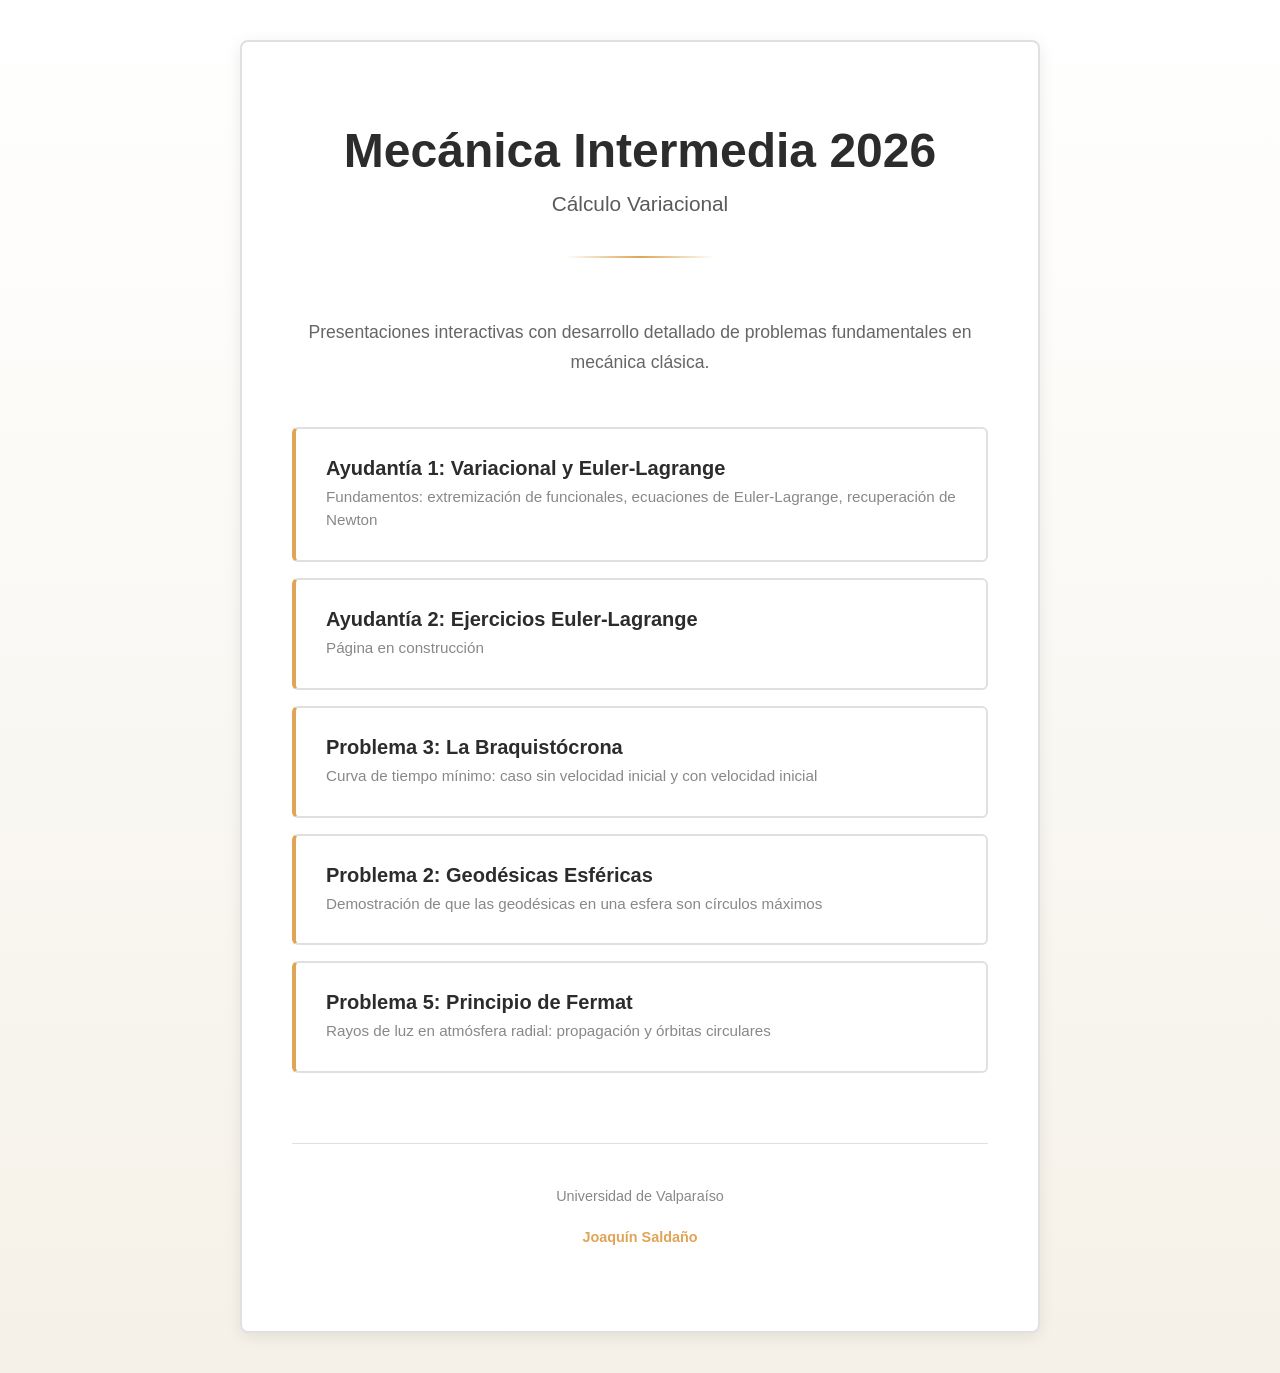
==== index.html @ 1264ab5d "Add ayudantia 2 placeholder" ====
<!DOCTYPE html>
<html lang="es">
<head>
    <meta charset="UTF-8">
    <meta name="viewport" content="width=device-width, initial-scale=1.0">
    <title>Mecánica Intermedia 2026 - Presentaciones</title>
    <style>
        * {
            margin: 0;
            padding: 0;
            box-sizing: border-box;
        }

        body {
            font-family: 'Segoe UI', Tahoma, Geneva, Verdana, sans-serif;
            background: linear-gradient(to bottom, #ffffff 0%, #f5f1e8 100%);
            min-height: 100vh;
            display: flex;
            align-items: center;
            justify-content: center;
            padding: 40px 20px;
        }

        .container {
            background: white;
            border: 2px solid #e0e0e0;
            border-radius: 8px;
            box-shadow: 0 4px 16px rgba(0, 0, 0, 0.08);
            max-width: 800px;
            padding: 80px 50px;
            text-align: center;
        }

        h1 {
            font-size: 3rem;
            color: #2c2c2c;
            margin-bottom: 12px;
            font-weight: 700;
            line-height: 1.2;
        }

        .subtitle {
            font-size: 1.3rem;
            color: #5a5a5a;
            margin-bottom: 10px;
        }

        .divider {
            width: 150px;
            height: 2px;
            background: linear-gradient(to right, transparent, #e0a456, transparent);
            margin: 40px auto 60px;
        }

        .intro-text {
            font-size: 1.1rem;
            color: #666666;
            margin-bottom: 50px;
            line-height: 1.7;
            max-width: 700px;
            margin-left: auto;
            margin-right: auto;
        }

        .presentations {
            display: grid;
            gap: 16px;
            margin-bottom: 20px;
        }

        .pres-card {
            background: white;
            border: 2px solid #e0e0e0;
            border-left: 4px solid #e0a456;
            padding: 28px 30px;
            border-radius: 6px;
            text-decoration: none;
            transition: all 0.6s cubic-bezier(0.4, 0.0, 0.2, 1);
            cursor: pointer;
            text-align: left;
            display: block;
        }

        .pres-card:hover {
            border-left-color: #e0a456;
            box-shadow: 0 8px 24px rgba(224, 160, 86, 0.15);
            transform: translateX(8px);
        }

        .pres-title {
            font-size: 1.25rem;
            font-weight: 700;
            color: #2c2c2c;
            margin-bottom: 6px;
        }

        .pres-desc {
            font-size: 0.95rem;
            color: #888888;
            line-height: 1.5;
        }

        .footer {
            margin-top: 70px;
            padding-top: 40px;
            border-top: 1px solid #e0e0e0;
            color: #888888;
            font-size: 0.9rem;
            line-height: 1.8;
        }

        .footer-author {
            font-weight: 600;
            color: #e0a456;
            margin-top: 15px;
        }
    </style>
</head>
<body>
    <div class="container">
        <h1>Mecánica Intermedia 2026</h1>
        <p class="subtitle">Cálculo Variacional</p>
        <div class="divider"></div>

        <p class="intro-text">
            Presentaciones interactivas con desarrollo detallado de problemas fundamentales en mecánica clásica.
        </p>

        <div class="presentations">
            <a href="./ayudantia1-variacional-euler-lagrange/" class="pres-card">
                <div class="pres-title">Ayudantía 1: Variacional y Euler-Lagrange</div>
                <div class="pres-desc">Fundamentos: extremización de funcionales, ecuaciones de Euler-Lagrange, recuperación de Newton</div>
            </a>

            <a href="./ayudantia2-ejercicios-euler-lagrange/" class="pres-card">
                <div class="pres-title">Ayudantía 2: Ejercicios Euler-Lagrange</div>
                <div class="pres-desc">Página en construcción</div>
            </a>

            <a href="./braquistocrona/" class="pres-card">
                <div class="pres-title">Problema 3: La Braquistócrona</div>
                <div class="pres-desc">Curva de tiempo mínimo: caso sin velocidad inicial y con velocidad inicial</div>
            </a>

            <a href="./geodesicas-esfera/" class="pres-card">
                <div class="pres-title">Problema 2: Geodésicas Esféricas</div>
                <div class="pres-desc">Demostración de que las geodésicas en una esfera son círculos máximos</div>
            </a>

            <a href="./fermat-indice-radial/" class="pres-card">
                <div class="pres-title">Problema 5: Principio de Fermat</div>
                <div class="pres-desc">Rayos de luz en atmósfera radial: propagación y órbitas circulares</div>
            </a>
        </div>

        <div class="footer">
            <p>Universidad de Valparaíso</p>
            <div class="footer-author">Joaquín Saldaño</div>
        </div>
    </div>
</body>
</html>
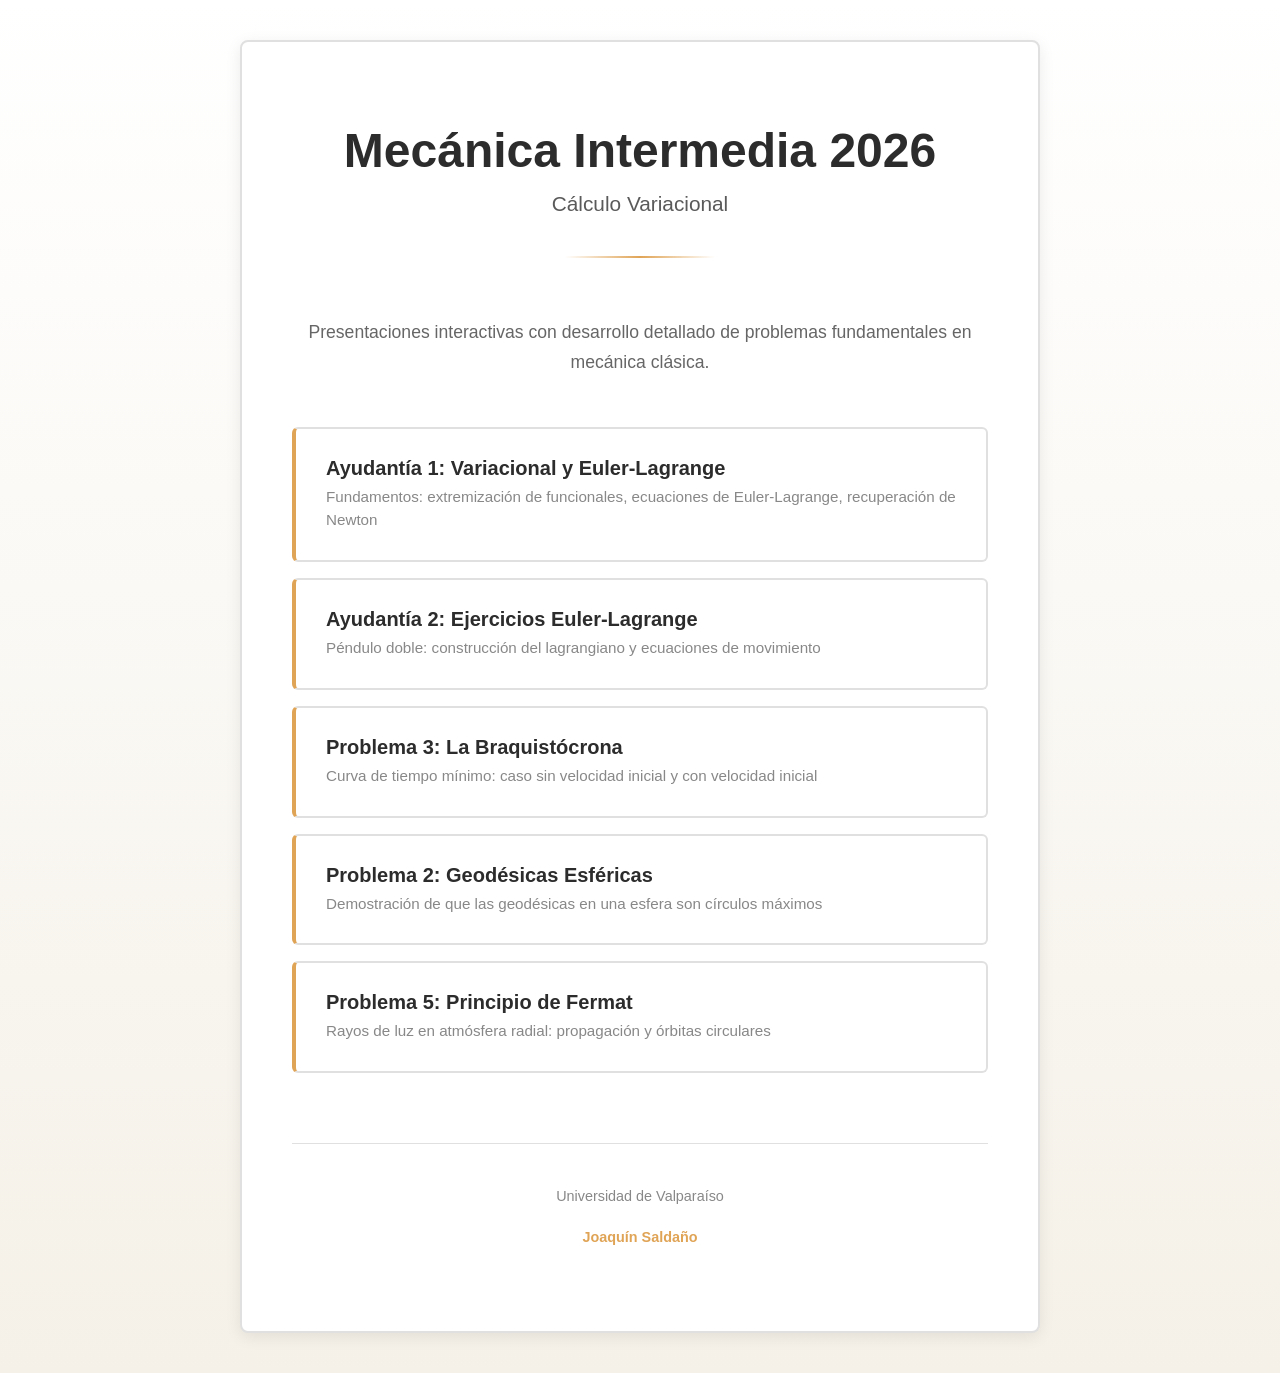
==== commit 41c51ae9: "Add double pendulum ayudantia" ====
--- a/index.html
+++ b/index.html
@@ -134,7 +134,7 @@
 
             <a href="./ayudantia2-ejercicios-euler-lagrange/" class="pres-card">
                 <div class="pres-title">Ayudantía 2: Ejercicios Euler-Lagrange</div>
-                <div class="pres-desc">Página en construcción</div>
+                <div class="pres-desc">Péndulo doble: construcción del lagrangiano y ecuaciones de movimiento</div>
             </a>
 
             <a href="./braquistocrona/" class="pres-card">
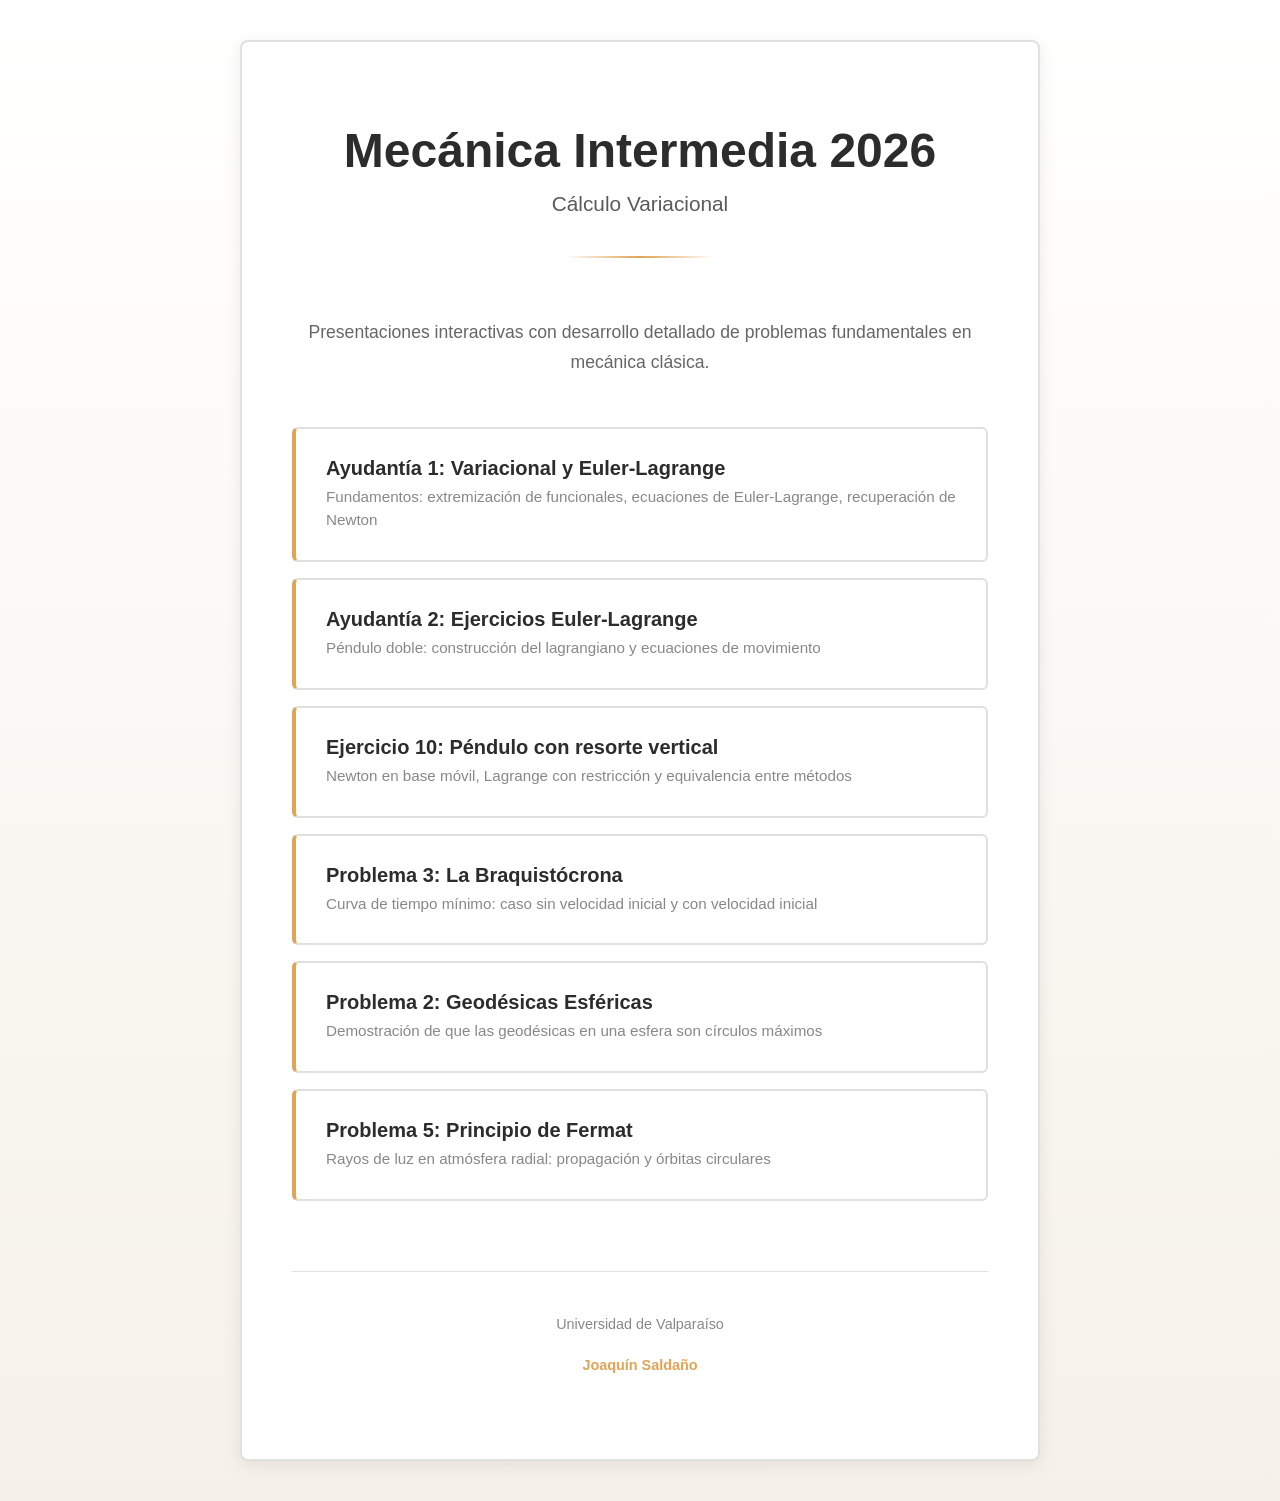
==== commit ba349f97: "Add exercise 10 spring pendulum presentation" ====
--- a/index.html
+++ b/index.html
@@ -137,6 +137,11 @@
                 <div class="pres-desc">Péndulo doble: construcción del lagrangiano y ecuaciones de movimiento</div>
             </a>
 
+            <a href="./ejercicio10-pendulo-resorte-vertical/" class="pres-card">
+                <div class="pres-title">Ejercicio 10: Péndulo con resorte vertical</div>
+                <div class="pres-desc">Newton en base móvil, Lagrange con restricción y equivalencia entre métodos</div>
+            </a>
+
             <a href="./braquistocrona/" class="pres-card">
                 <div class="pres-title">Problema 3: La Braquistócrona</div>
                 <div class="pres-desc">Curva de tiempo mínimo: caso sin velocidad inicial y con velocidad inicial</div>
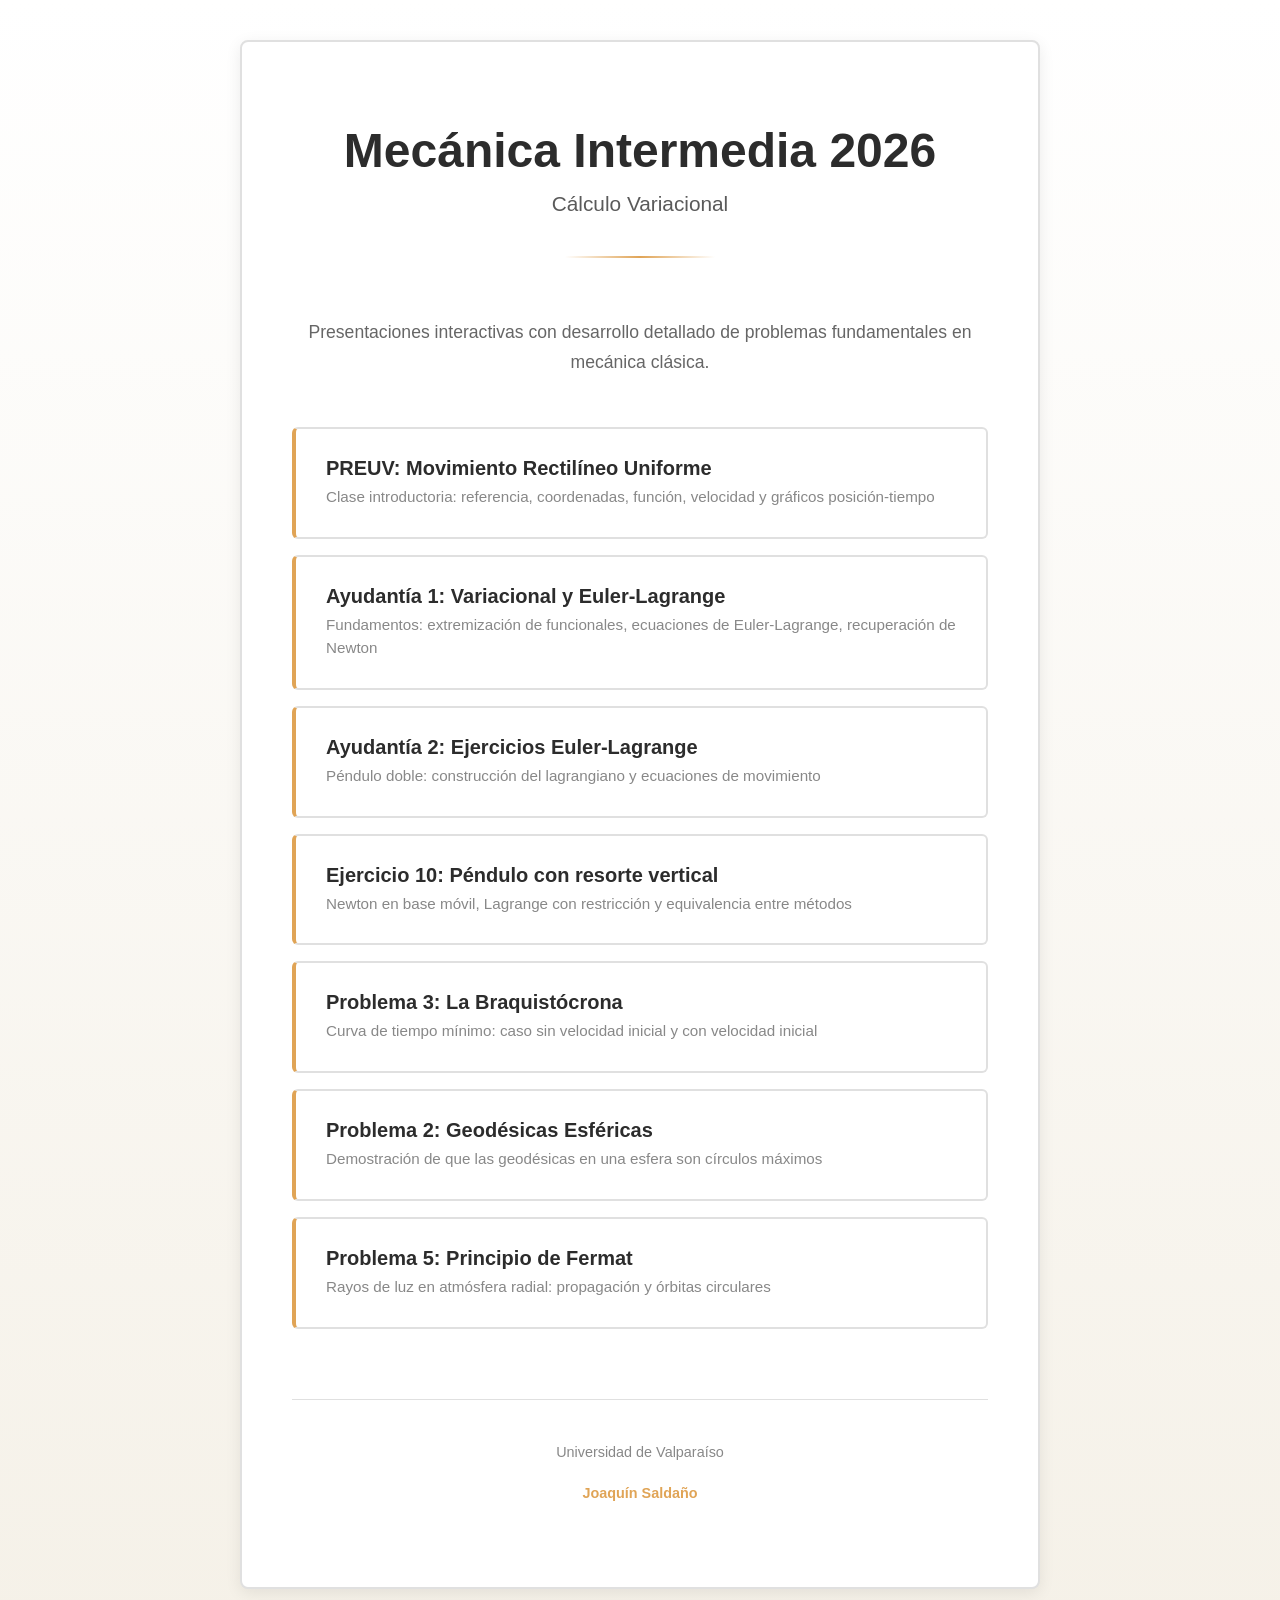
==== commit 0351d02a: "Add PREUV MRU class presentation" ====
--- a/index.html
+++ b/index.html
@@ -127,6 +127,11 @@
         </p>
 
         <div class="presentations">
+            <a href="./preuv-mru/" class="pres-card">
+                <div class="pres-title">PREUV: Movimiento Rectilíneo Uniforme</div>
+                <div class="pres-desc">Clase introductoria: referencia, coordenadas, función, velocidad y gráficos posición-tiempo</div>
+            </a>
+
             <a href="./ayudantia1-variacional-euler-lagrange/" class="pres-card">
                 <div class="pres-title">Ayudantía 1: Variacional y Euler-Lagrange</div>
                 <div class="pres-desc">Fundamentos: extremización de funcionales, ecuaciones de Euler-Lagrange, recuperación de Newton</div>
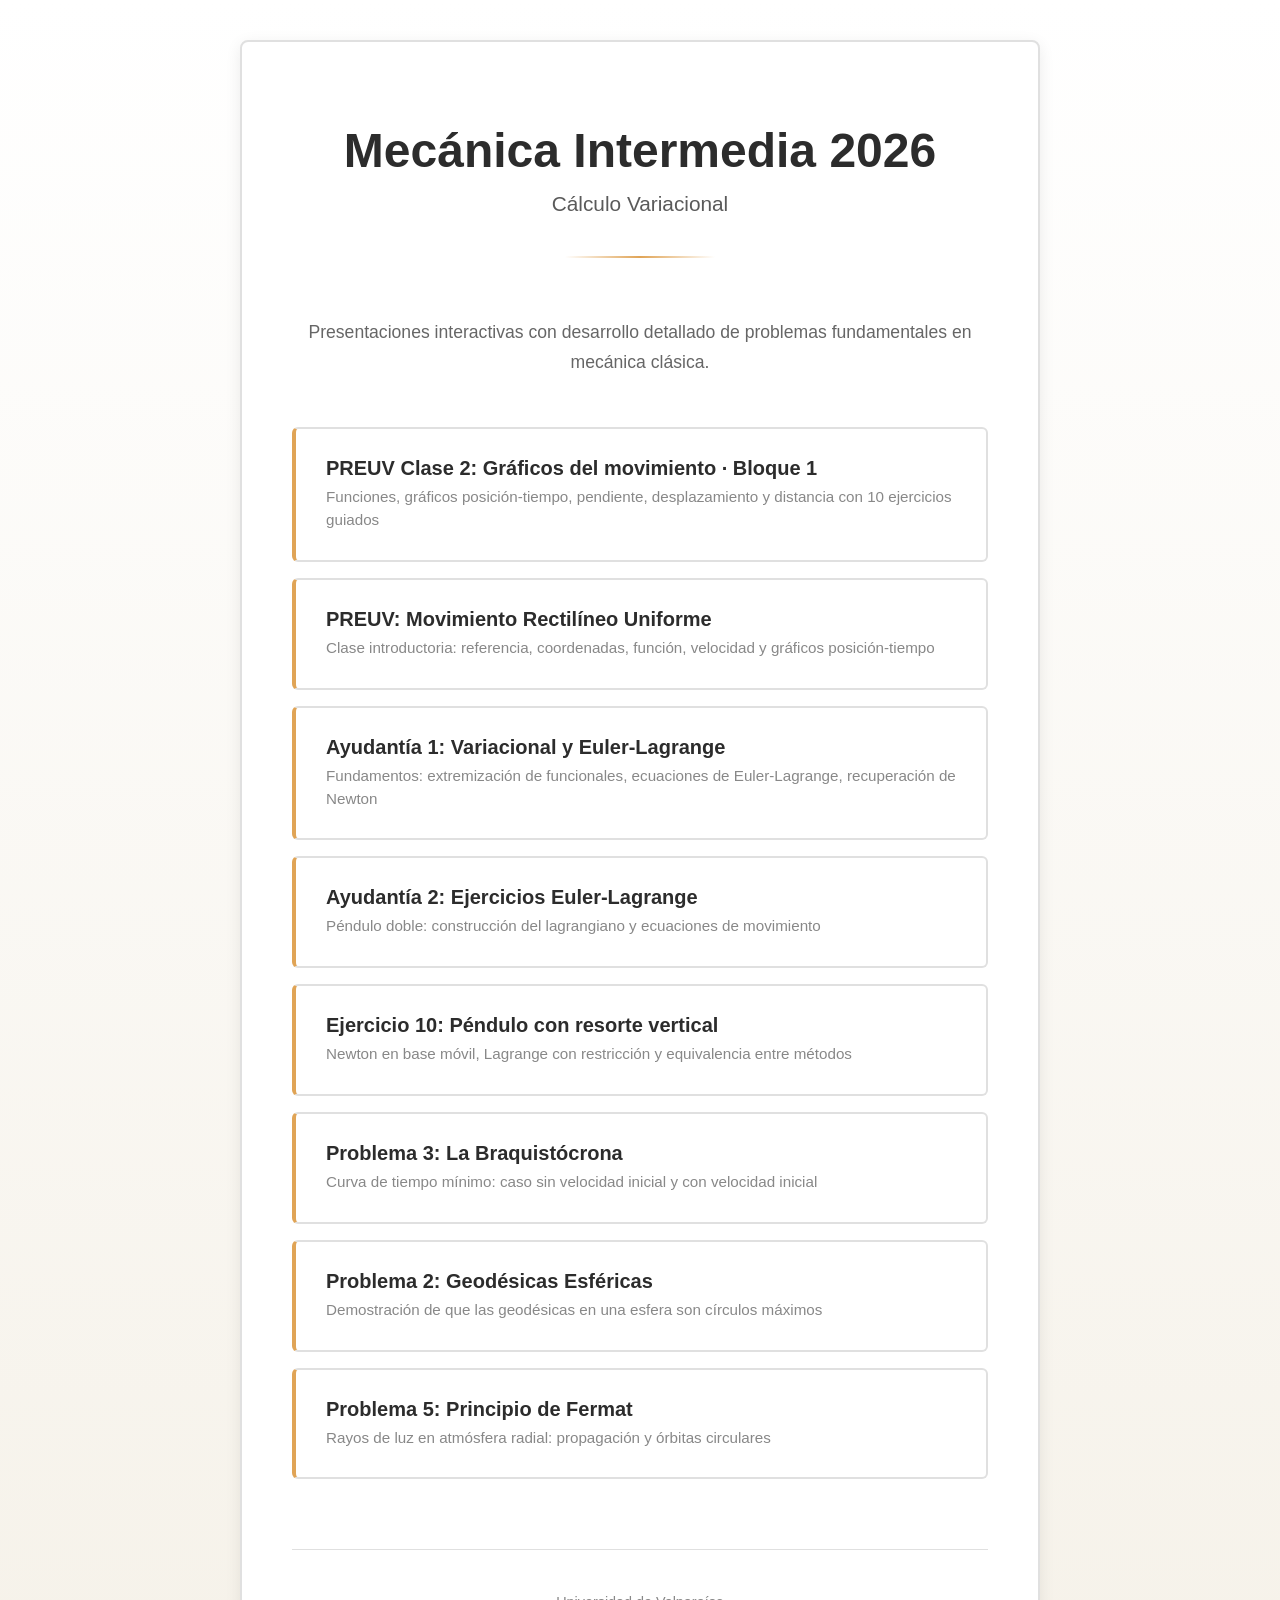
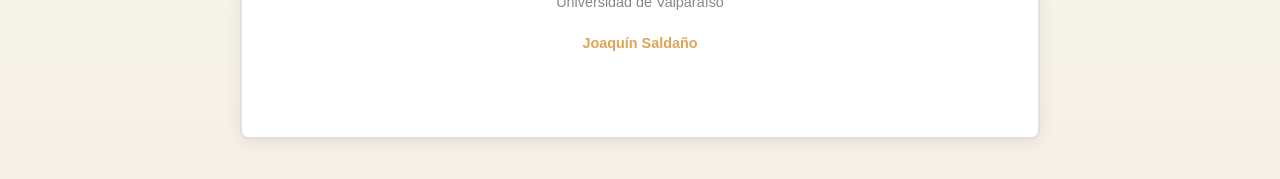
==== commit 8947ac69: "Add PREUV class 2 graph exercises block 1" ====
--- a/index.html
+++ b/index.html
@@ -127,6 +127,11 @@
         </p>
 
         <div class="presentations">
+            <a href="./preuv-mru-clase2-bloque1/" class="pres-card">
+                <div class="pres-title">PREUV Clase 2: Gráficos del movimiento · Bloque 1</div>
+                <div class="pres-desc">Funciones, gráficos posición-tiempo, pendiente, desplazamiento y distancia con 10 ejercicios guiados</div>
+            </a>
+
             <a href="./preuv-mru/" class="pres-card">
                 <div class="pres-title">PREUV: Movimiento Rectilíneo Uniforme</div>
                 <div class="pres-desc">Clase introductoria: referencia, coordenadas, función, velocidad y gráficos posición-tiempo</div>
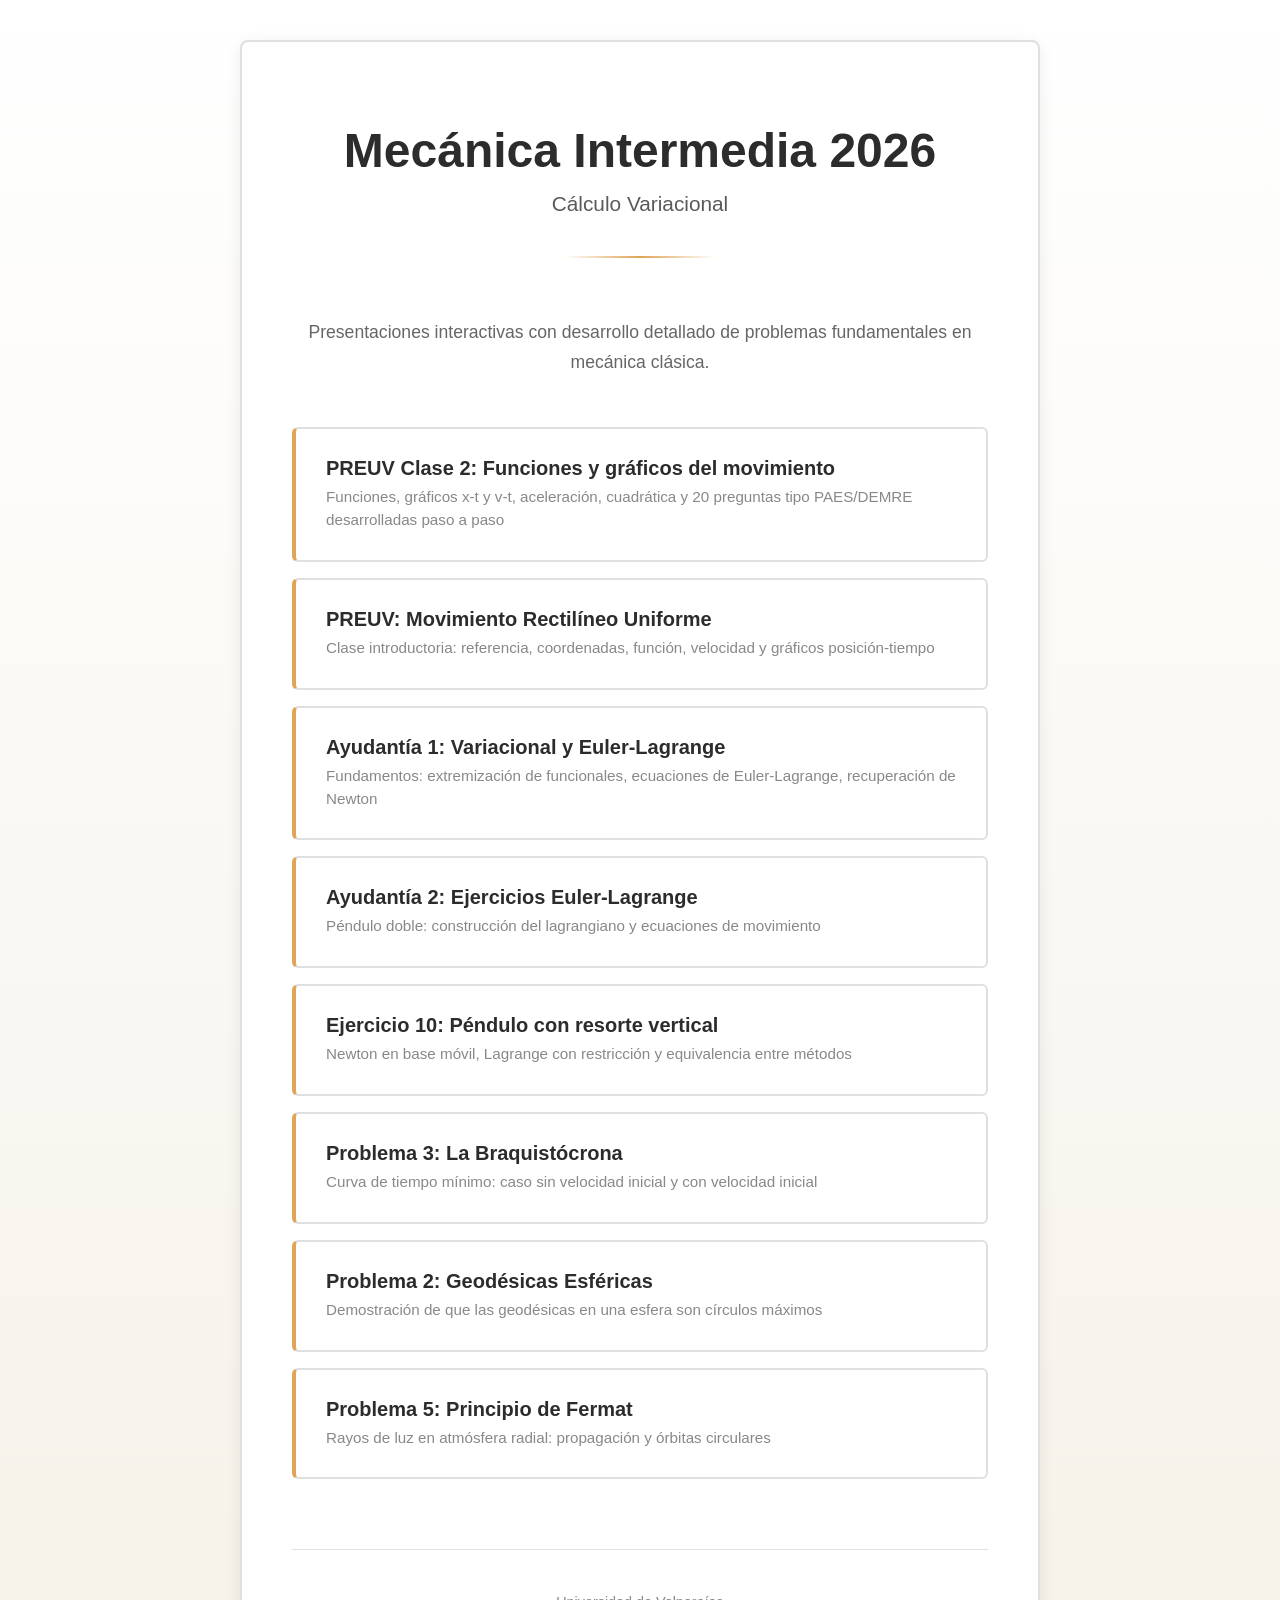
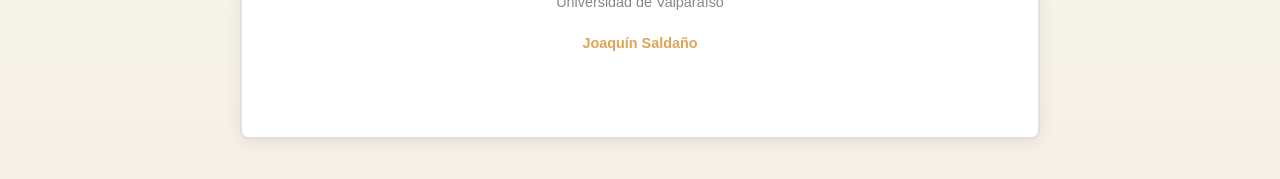
==== commit b91b7454: "Add complete PREUV class 2 presentation" ====
--- a/index.html
+++ b/index.html
@@ -127,9 +127,9 @@
         </p>
 
         <div class="presentations">
-            <a href="./preuv-mru-clase2-bloque1/" class="pres-card">
-                <div class="pres-title">PREUV Clase 2: Gráficos del movimiento · Bloque 1</div>
-                <div class="pres-desc">Funciones, gráficos posición-tiempo, pendiente, desplazamiento y distancia con 10 ejercicios guiados</div>
+            <a href="./preuv-mru-clase2/" class="pres-card">
+                <div class="pres-title">PREUV Clase 2: Funciones y gráficos del movimiento</div>
+                <div class="pres-desc">Funciones, gráficos x-t y v-t, aceleración, cuadrática y 20 preguntas tipo PAES/DEMRE desarrolladas paso a paso</div>
             </a>
 
             <a href="./preuv-mru/" class="pres-card">
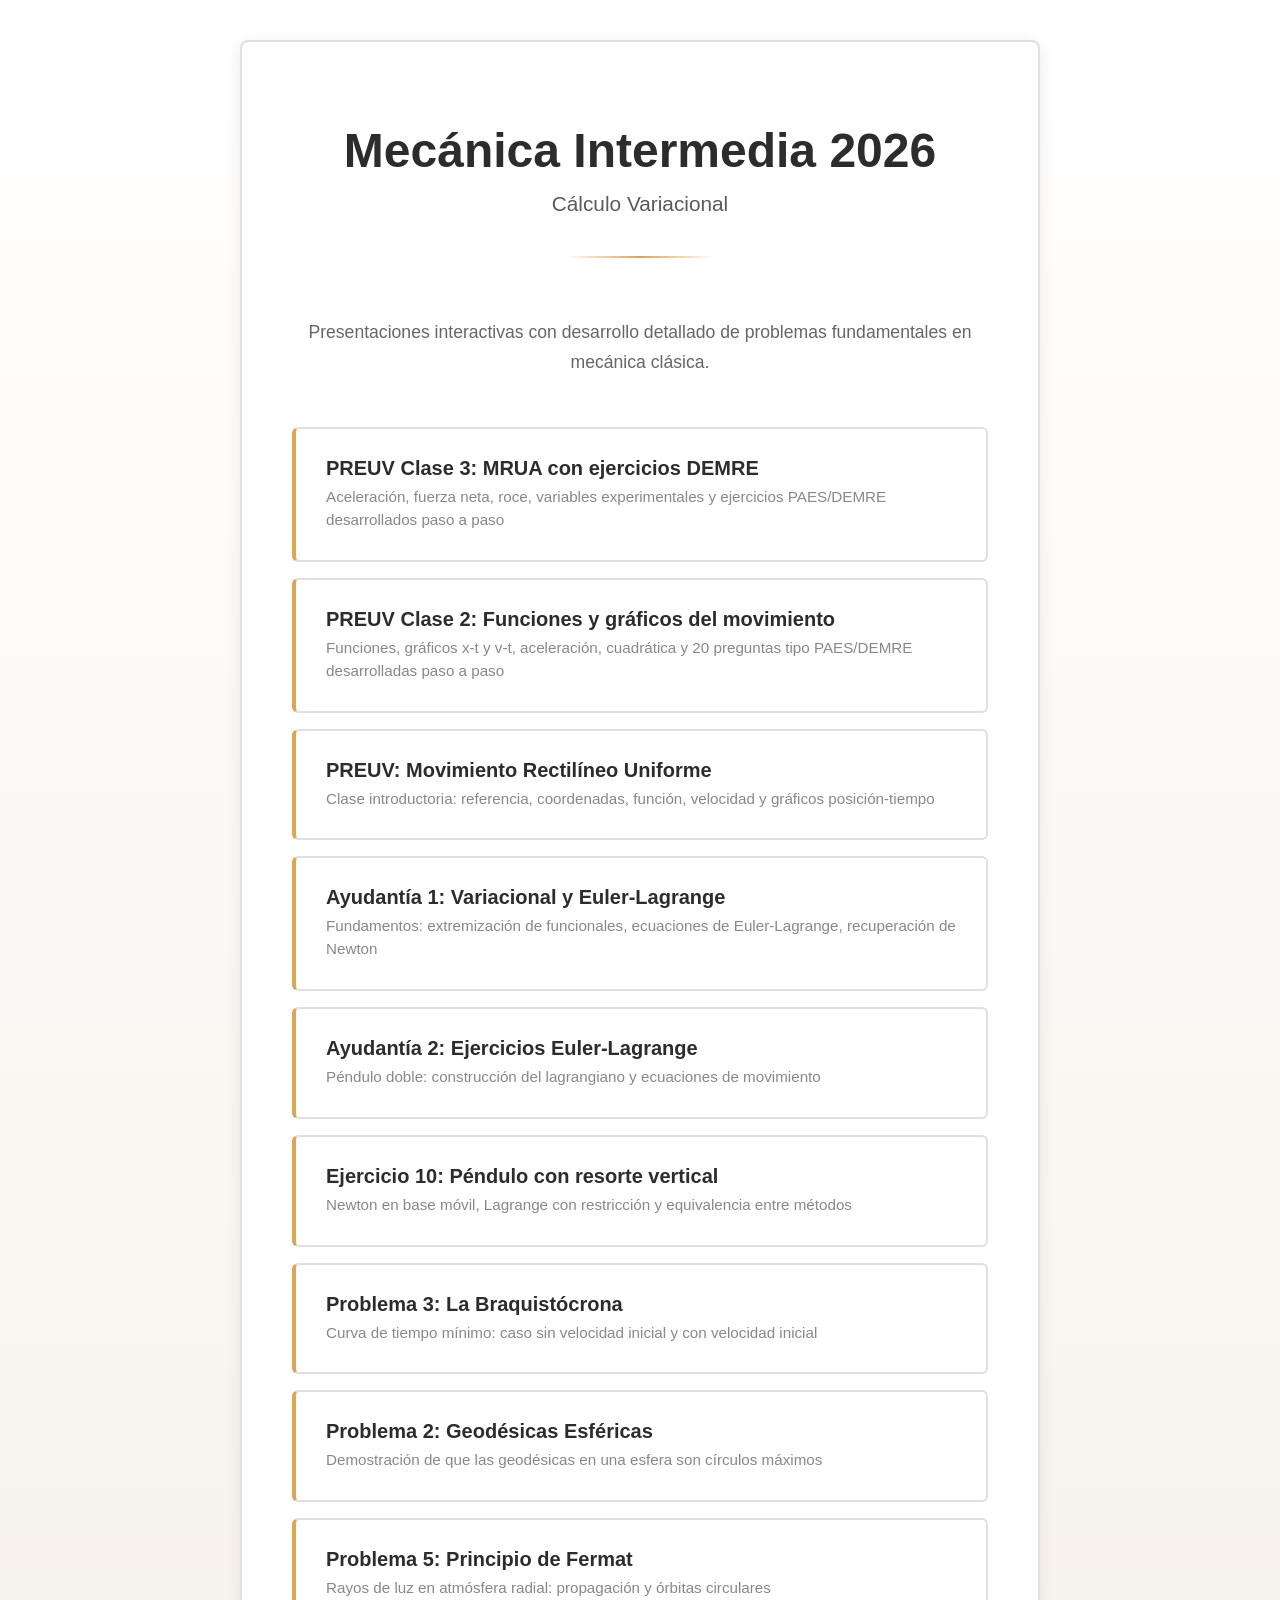
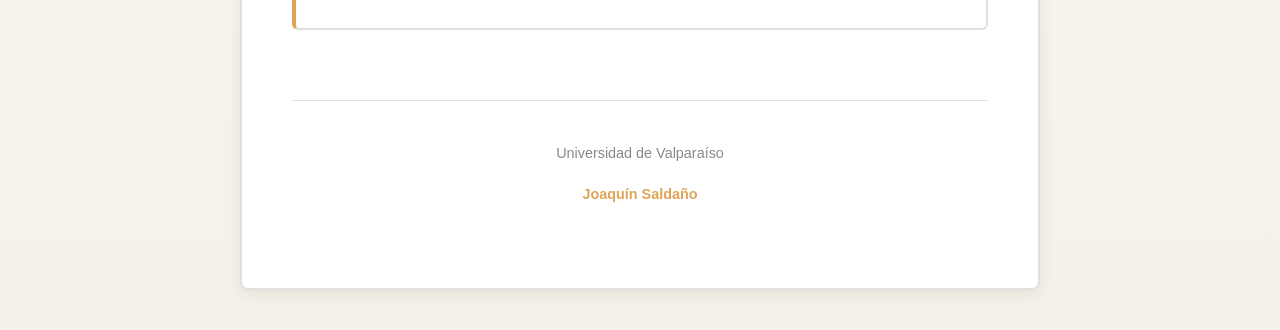
==== commit 6aa3c778: "Add PREUV MRUA DEMRE class" ====
--- a/index.html
+++ b/index.html
@@ -127,6 +127,11 @@
         </p>
 
         <div class="presentations">
+            <a href="./preuv-mrua-demre/" class="pres-card">
+                <div class="pres-title">PREUV Clase 3: MRUA con ejercicios DEMRE</div>
+                <div class="pres-desc">Aceleración, fuerza neta, roce, variables experimentales y ejercicios PAES/DEMRE desarrollados paso a paso</div>
+            </a>
+
             <a href="./preuv-mru-clase2/" class="pres-card">
                 <div class="pres-title">PREUV Clase 2: Funciones y gráficos del movimiento</div>
                 <div class="pres-desc">Funciones, gráficos x-t y v-t, aceleración, cuadrática y 20 preguntas tipo PAES/DEMRE desarrolladas paso a paso</div>
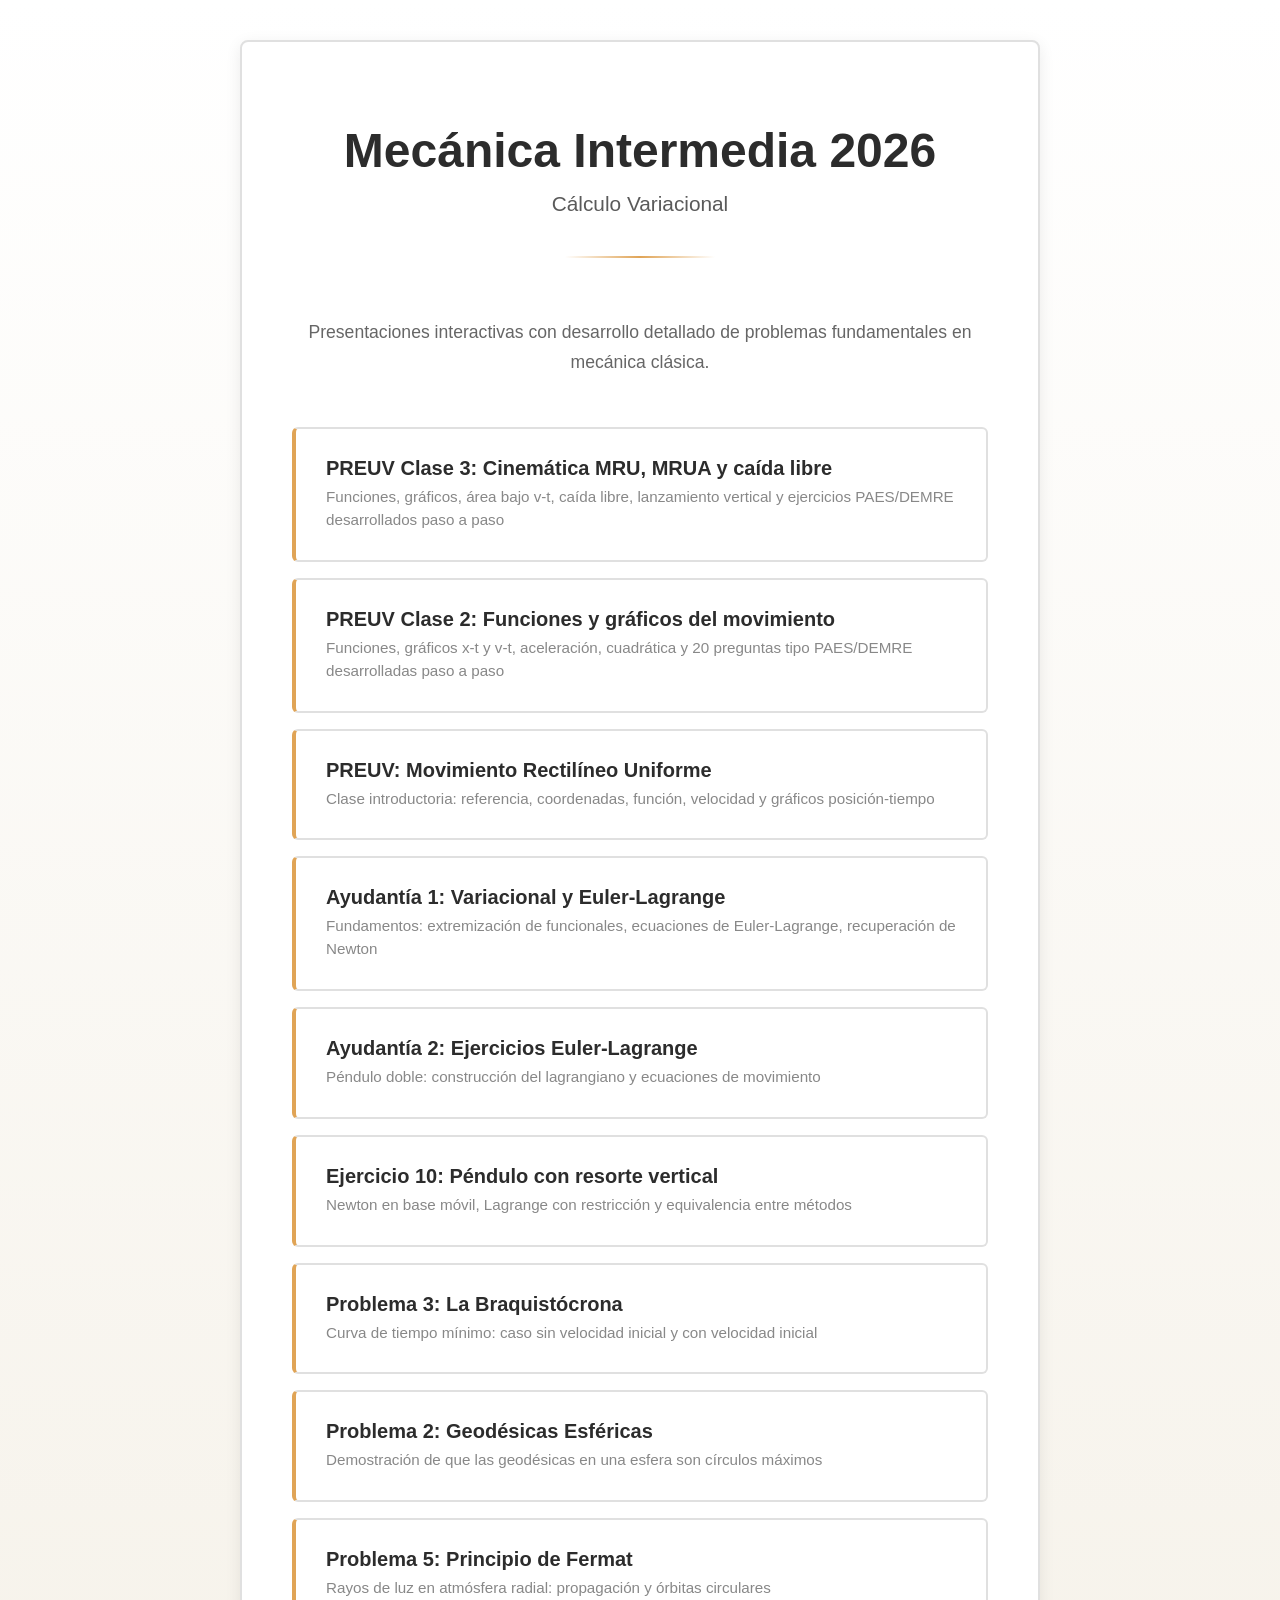
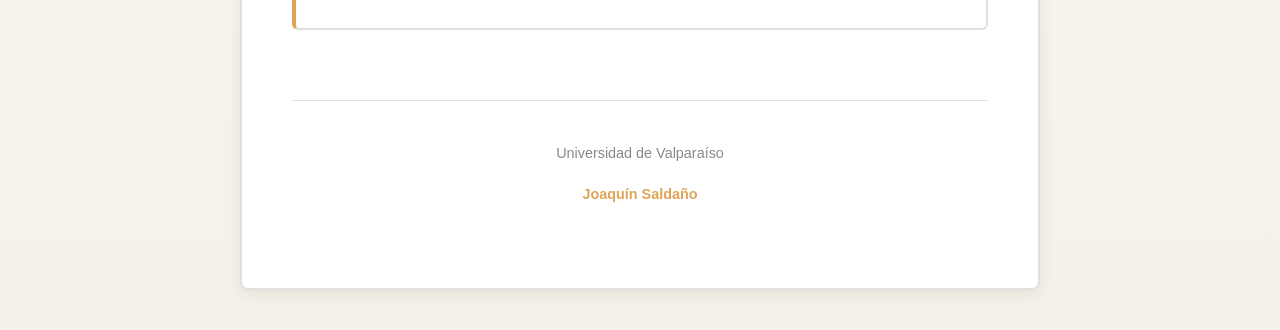
==== commit 2cb452a8: "Rebuild PREUV kinematics class" ====
--- a/index.html
+++ b/index.html
@@ -128,8 +128,8 @@
 
         <div class="presentations">
             <a href="./preuv-mrua-demre/" class="pres-card">
-                <div class="pres-title">PREUV Clase 3: MRUA con ejercicios DEMRE</div>
-                <div class="pres-desc">Aceleración, fuerza neta, roce, variables experimentales y ejercicios PAES/DEMRE desarrollados paso a paso</div>
+                <div class="pres-title">PREUV Clase 3: Cinemática MRU, MRUA y caída libre</div>
+                <div class="pres-desc">Funciones, gráficos, área bajo v-t, caída libre, lanzamiento vertical y ejercicios PAES/DEMRE desarrollados paso a paso</div>
             </a>
 
             <a href="./preuv-mru-clase2/" class="pres-card">
